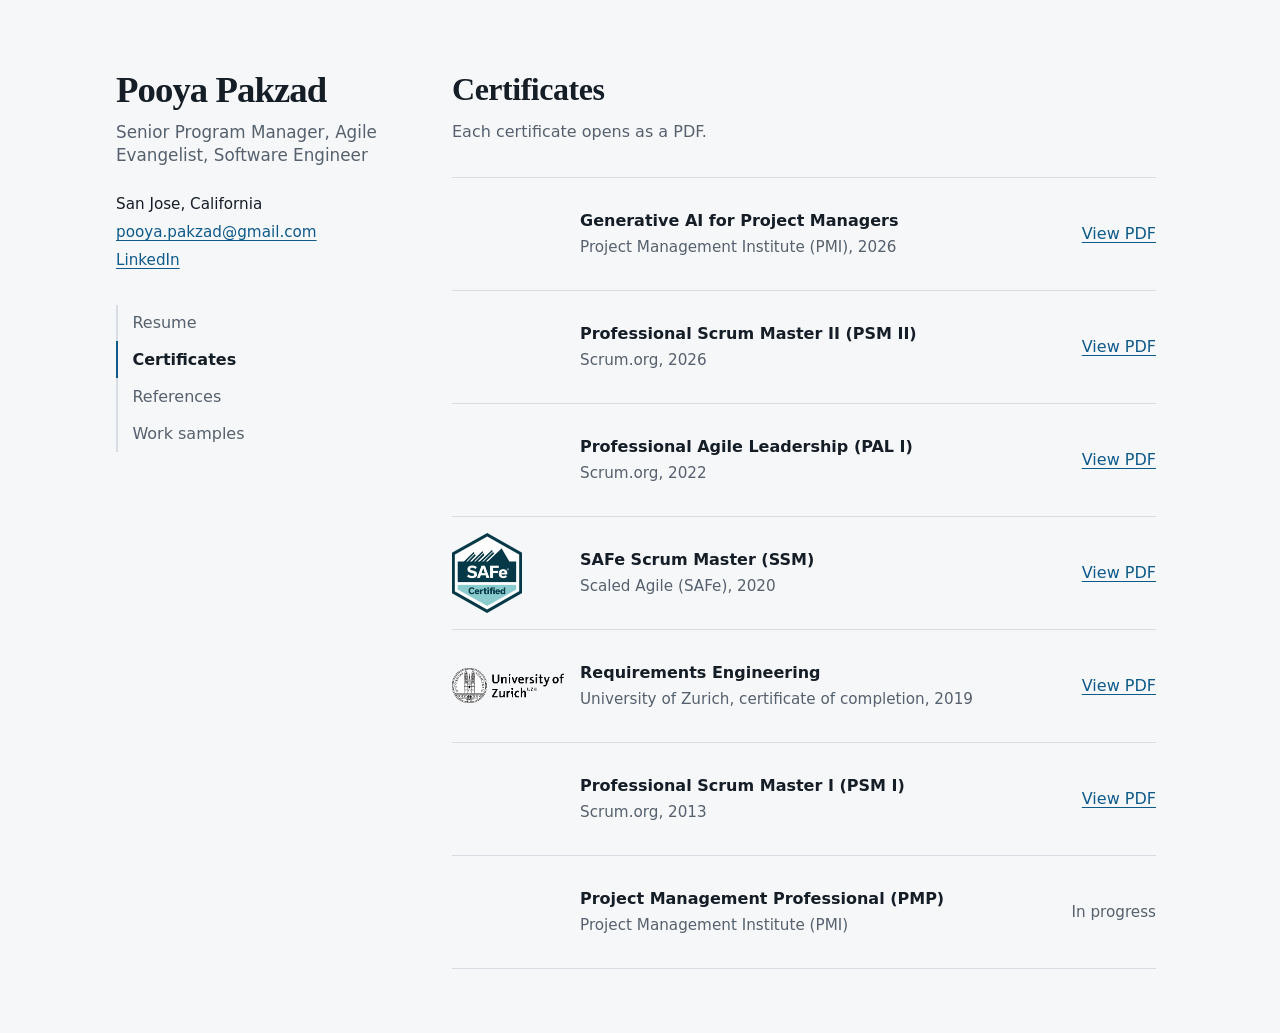
==== certificates.html @ 92a58fa6 "Add files via upload" ====
<!doctype html>
<html lang="en">
<head>
  <meta charset="utf-8">
  <meta name="viewport" content="width=device-width, initial-scale=1">
  <meta name="color-scheme" content="light dark">
  <title>Certificates | Pooya Pakzad</title>
  <meta name="description" content="Professional certifications held by Pooya Pakzad, with copies of each certificate.">
  <link rel="icon" href="data:,">
  <link rel="stylesheet" href="style.css">
</head>
<body>
<div class="page">
  <div class="layout">

    <header class="rail">
      <p class="name"><a href="index.html">Pooya Pakzad</a></p>
      <p class="role">Senior Program Manager, Agile Evangelist, Software Engineer</p>
      <ul class="contact">
        <li>San Jose, California</li>
        <li><a href="mailto:pooya.pakzad@gmail.com">pooya.pakzad@gmail.com</a></li>
        <li><a href="https://www.linkedin.com/in/pooyapakzad/">LinkedIn</a></li>
      </ul>
      <nav class="nav" aria-label="Site">
        <ul>
          <li><a href="index.html">Resume</a></li>
          <li><a href="certificates.html" aria-current="page">Certificates</a></li>
          <li><a href="references.html">References</a></li>
          <li><a href="samples.html">Work samples</a></li>
        </ul>
      </nav>
    </header>

    <main class="main">
      <h1>Certificates</h1>
      <p class="intro">Each certificate opens as a PDF.</p>

      <ul class="docs with-logos">
        <li>
          <img class="logo" src="Logos/pmi.png" alt="" onerror="this.style.visibility='hidden'">
          <div class="what">
            <p class="title">Generative AI for Project Managers</p>
            <p class="meta">Project Management Institute (PMI), 2026</p>
          </div>
          <a href="Certificates/pmi-generative-ai-for-project-managers.pdf">View PDF</a>
        </li>
        <li>
          <img class="logo" src="Logos/psm2.png" alt="" onerror="this.style.visibility='hidden'">
          <div class="what">
            <p class="title">Professional Scrum Master II (PSM II)</p>
            <p class="meta">Scrum.org, 2026</p>
          </div>
          <a href="Certificates/psm-2.pdf">View PDF</a>
        </li>
        <li>
          <img class="logo" src="Logos/pal1.png" alt="" onerror="this.style.visibility='hidden'">
          <div class="what">
            <p class="title">Professional Agile Leadership (PAL I)</p>
            <p class="meta">Scrum.org, 2022</p>
          </div>
          <a href="Certificates/safe-pal-1.pdf">View PDF</a>
        </li>
        <li>
          <img class="logo" src="Logos/safe.png" alt="" onerror="this.style.visibility='hidden'">
          <div class="what">
            <p class="title">SAFe Scrum Master (SSM)</p>
            <p class="meta">Scaled Agile (SAFe), 2020</p>
          </div>
          <a href="Certificates/safe-scrum-master.pdf">View PDF</a>
        </li>
        <li>
          <img class="logo" src="Logos/uzh.png" alt="" onerror="this.style.visibility='hidden'">
          <div class="what">
            <p class="title">Requirements Engineering</p>
            <p class="meta">University of Zurich, certificate of completion, 2019</p>
          </div>
          <a href="Certificates/uzh-requirements-engineering.pdf">View PDF</a>
        </li>
        <li>
          <img class="logo" src="Logos/psm1.png" alt="" onerror="this.style.visibility='hidden'">
          <div class="what">
            <p class="title">Professional Scrum Master I (PSM I)</p>
            <p class="meta">Scrum.org, 2013</p>
          </div>
          <a href="Certificates/psm-1.pdf">View PDF</a>
        </li>
        <li>
          <!-- After you pass the PMP exam, you can switch to the PMP badge by changing pmi.png below to pmp.png. -->
          <img class="logo" src="Logos/pmi.png" alt="" onerror="this.style.visibility='hidden'">
          <div class="what">
            <p class="title">Project Management Professional (PMP)</p>
            <p class="meta">Project Management Institute (PMI)</p>
          </div>
          <span class="status">In progress</span>
        </li>
      </ul>
    </main>
  </div>
</div>
</body>
</html>
---- style.css ----
:root {
  --bg: #f6f7f9;
  --ink: #151d26;
  --muted: #56616d;
  --rule: #d8dde3;
  --accent: #0e5a8a;
  --serif: "Iowan Old Style", "Palatino Linotype", Palatino, Charter, Georgia, serif;
  --sans: system-ui, -apple-system, "Segoe UI", Roboto, "Helvetica Neue", Arial, sans-serif;
}

@media (prefers-color-scheme: dark) {
  :root {
    --bg: #0f161d;
    --ink: #e7ecf1;
    --muted: #9aa6b2;
    --rule: #273340;
    --accent: #7bb8e3;
  }
}

* { box-sizing: border-box; }

@media (prefers-reduced-motion: no-preference) {
  html { scroll-behavior: smooth; }
}

body {
  margin: 0;
  background: var(--bg);
  color: var(--ink);
  font: 400 1rem/1.6 var(--sans);
  -webkit-font-smoothing: antialiased;
}

a {
  color: var(--accent);
  text-decoration-thickness: 1px;
  text-underline-offset: 3px;
}
a:hover { text-decoration-thickness: 2px; }
:focus-visible {
  outline: 3px solid var(--accent);
  outline-offset: 3px;
  border-radius: 2px;
}

.page {
  max-width: 68rem;
  margin: 0 auto;
  padding: 0 1.25rem;
}

.layout {
  display: grid;
  gap: 2.5rem;
  padding: 3rem 0 4rem;
}

/* Left rail: portrait, name, contact, navigation */
.rail .portrait {
  display: block;
  width: 11rem;
  height: auto;
  margin: 0 0 1.5rem;
}
.rail { container-type: inline-size; }
.rail .name {
  margin: 0;
  font: 600 2.3rem / 1 var(--serif);
  letter-spacing: -0.025em;
  white-space: nowrap;
}
/* Scale the name to the width of the column so it always stays on one line */
@supports (font-size: 1cqi) {
  .rail .name { font-size: min(3.25rem, 13.5cqi); }
}
.rail .name a { color: inherit; text-decoration: none; }
.rail .role {
  margin: 0.75rem 0 0;
  color: var(--muted);
  font-size: 1.05rem;
  line-height: 1.4;
  text-wrap: balance;
}
.contact {
  margin: 1.5rem 0 0;
  padding: 0;
  list-style: none;
  font-size: 0.95rem;
}
.contact li { margin: 0.25rem 0; overflow-wrap: anywhere; }

.nav { margin-top: 2rem; }
.nav ul {
  list-style: none;
  margin: 0;
  padding: 0;
  display: flex;
  flex-wrap: wrap;
  gap: 0.25rem 1.25rem;
}
.nav a {
  display: block;
  padding: 0.4rem 0;
  border-bottom: 2px solid transparent;
  color: var(--muted);
  text-decoration: none;
}
.nav a:hover { color: var(--ink); }
.nav a[aria-current="page"] {
  color: var(--ink);
  font-weight: 600;
  border-bottom-color: var(--accent);
}

@media (min-width: 56rem) {
  .layout {
    grid-template-columns: 17rem minmax(0, 1fr);
    gap: 4rem;
    padding-top: 4.5rem;
  }
  .rail { align-self: start; }
  .rail .portrait { width: 13rem; }
  .nav ul { display: block; }
  .nav a {
    padding: 0.35rem 0 0.35rem 0.9rem;
    border-bottom: 0;
    border-left: 2px solid var(--rule);
  }
  .nav a:hover { border-left-color: var(--ink); }
  .nav a[aria-current="page"] { border-left-color: var(--accent); }
}

/* Keep the left column pinned only when the screen is tall enough to show all of it */
@media (min-width: 56rem) and (min-height: 56rem) {
  .rail { position: sticky; top: 2rem; }
}

/* Main column */
.main { max-width: 44rem; }
.main h1 {
  margin: 0 0 0.75rem;
  font: 600 2rem / 1.1 var(--serif);
  letter-spacing: -0.015em;
}
.main h2 {
  margin: 0 0 1rem;
  font: 600 1.55rem / 1.2 var(--serif);
  letter-spacing: -0.01em;
}
.main section + section {
  margin-top: 2.75rem;
  padding-top: 2rem;
  border-top: 1px solid var(--rule);
}
.lede { margin: 0; font-size: 1.125rem; line-height: 1.65; }
.intro { margin: 0 0 2rem; color: var(--muted); }

.main ul { padding-left: 1.1rem; }
.main li { margin: 0.4rem 0; }
.main li::marker { color: var(--accent); }
.main ul.plain { list-style: none; padding-left: 0; }

/* Definition lists: competence and skills */
.terms { margin: 0; display: grid; gap: 1rem; }
.terms div { margin: 0; }
.terms dt { font-weight: 600; }
.terms dd { margin: 0.15rem 0 0; color: var(--muted); }

/* Jobs */
.job + .job { margin-top: 2.25rem; }
.job header {
  display: flex;
  flex-wrap: wrap;
  justify-content: space-between;
  align-items: baseline;
  gap: 0.1rem 1.5rem;
}
.job h3 { margin: 0; font: 600 1.15rem / 1.3 var(--sans); }
.job .dates {
  margin: 0;
  color: var(--muted);
  font-size: 0.95rem;
  font-variant-numeric: tabular-nums;
}
.job .org { flex-basis: 100%; margin: 0.1rem 0 0; font-weight: 500; }
.job .blurb { margin: 0.75rem 0 0; color: var(--muted); }

/* Education */
.main ul.edu { list-style: none; padding-left: 0; }
.main .edu li { display: flex; align-items: center; gap: 1.25rem; margin: 1.25rem 0; }
/* Logos have transparent backgrounds and sit directly on the page, without a frame */
.edu-logo {
  flex: none;
  width: 9rem;
  height: 5rem;
  object-fit: contain;
  object-position: left center;
}
.logo {
  flex: none;
  width: 7rem;
  height: 5rem;
  object-fit: contain;
  object-position: left center;
}
/* Dark mode: the logos' dark lettering needs a light backing to stay readable */
@media (prefers-color-scheme: dark) {
  .edu-logo, .logo {
    box-sizing: border-box;
    padding: 0.4rem 0.6rem;
    background: #eef2f6;
    border-radius: 6px;
    object-position: center;
  }
}
.edu .degree { margin: 0; font-weight: 600; }
.edu .school { margin: 0.1rem 0 0; color: var(--muted); }

/* Document lists: certificates, references, samples */
.main ul.docs { list-style: none; margin: 0; padding: 0; }
.main .docs li {
  display: flex;
  flex-wrap: wrap;
  justify-content: space-between;
  align-items: baseline;
  gap: 0.25rem 1.5rem;
  margin: 0;
  padding: 1rem 0;
  border-top: 1px solid var(--rule);
}
.main .docs li:last-child { border-bottom: 1px solid var(--rule); }
.docs .title { margin: 0; font-weight: 600; }
.docs .meta { margin: 0.1rem 0 0; color: var(--muted); font-size: 0.95rem; }
.docs .status { color: var(--muted); font-size: 0.95rem; }

/* Certificates: institution logo on the left, link on the right */
.main .docs.with-logos li {
  align-items: center;
  justify-content: flex-start;
  gap: 0.5rem 1rem;
}
.docs.with-logos .what { flex: 1 1 11rem; min-width: 0; }
.docs.with-logos .what + a,
.docs.with-logos .what + .status { flex: none; }
.logo-spacer { flex: none; width: 7rem; height: 5rem; }

@media print {
  body { background: #fff; color: #000; font-size: 10.5pt; }
  .nav, .noprint { display: none; }
  .layout { display: block; padding: 0; }
  .rail { position: static; margin-bottom: 1.5rem; }
  .main { max-width: none; }
  a { color: inherit; }
  .job, .terms div { break-inside: avoid; }
}
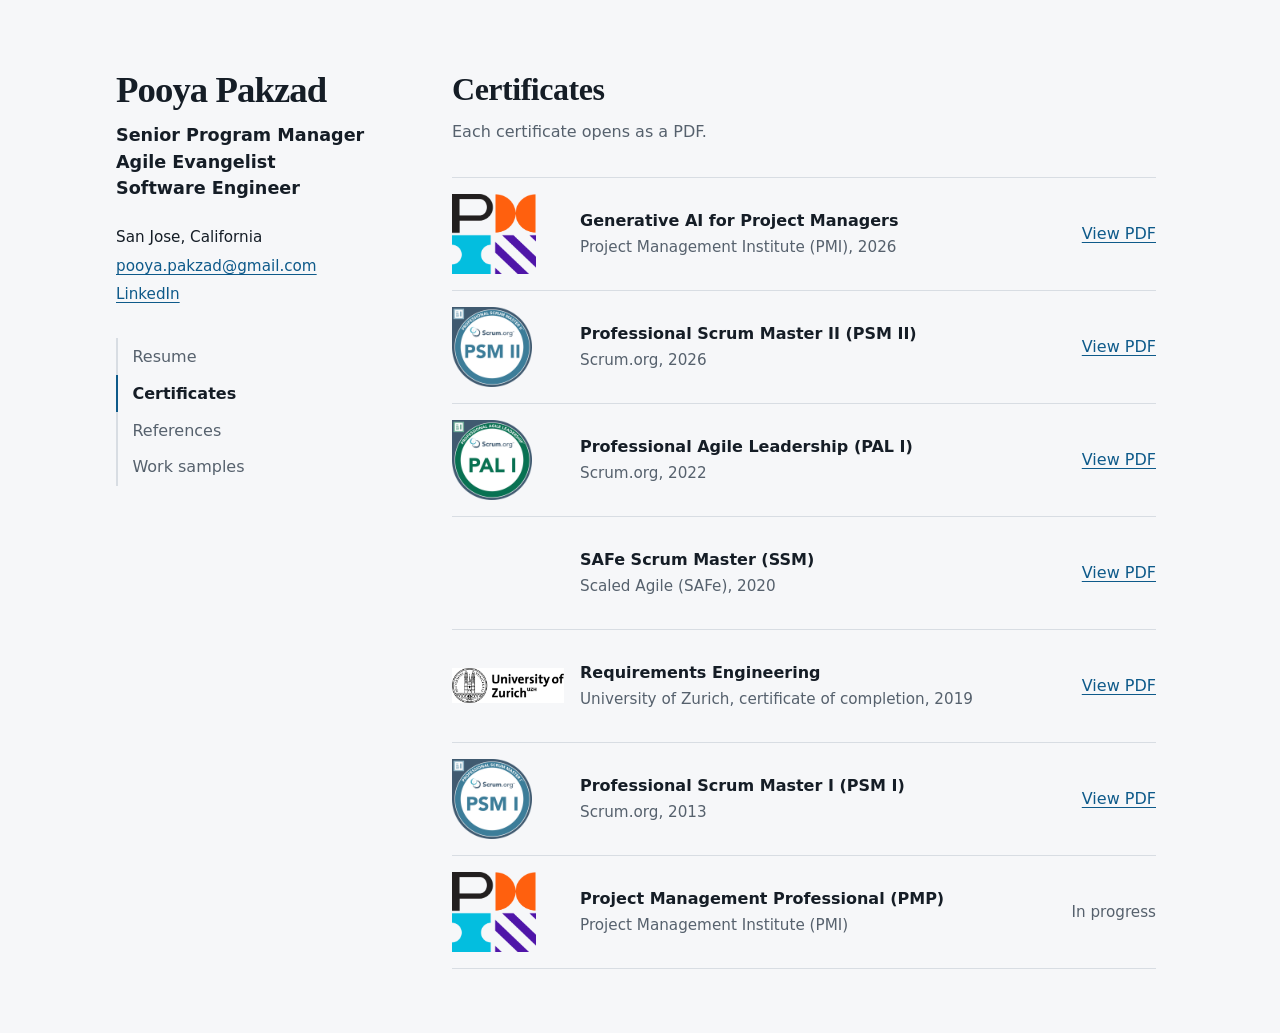
==== commit 17ba7c31: "Add files via upload" ====
--- a/certificates.html
+++ b/certificates.html
@@ -15,7 +15,7 @@
 
     <header class="rail">
       <p class="name"><a href="index.html">Pooya Pakzad</a></p>
-      <p class="role">Senior Program Manager, Agile Evangelist, Software Engineer</p>
+      <p class="role"><span>Senior Program Manager</span><span>Agile Evangelist</span><span>Software Engineer</span></p>
       <ul class="contact">
         <li>San Jose, California</li>
         <li><a href="mailto:pooya.pakzad@gmail.com">pooya.pakzad@gmail.com</a></li>
@@ -61,7 +61,7 @@
           <a href="Certificates/safe-pal-1.pdf">View PDF</a>
         </li>
         <li>
-          <img class="logo" src="Logos/safe.png" alt="" onerror="this.style.visibility='hidden'">
+          <img class="logo" src="Logos/ssm.png" alt="" onerror="this.style.visibility='hidden'">
           <div class="what">
             <p class="title">SAFe Scrum Master (SSM)</p>
             <p class="meta">Scaled Agile (SAFe), 2020</p>
--- a/style.css
+++ b/style.css
@@ -76,12 +76,13 @@
 }
 .rail .name a { color: inherit; text-decoration: none; }
 .rail .role {
-  margin: 0.75rem 0 0;
-  color: var(--muted);
-  font-size: 1.05rem;
-  line-height: 1.4;
-  text-wrap: balance;
-}
+  margin: 0.85rem 0 0;
+  color: var(--ink);
+  font-size: 1.1rem;
+  font-weight: 600;
+  line-height: 1.5;
+}
+.rail .role span { display: block; white-space: nowrap; }
 .contact {
   margin: 1.5rem 0 0;
   padding: 0;
@@ -167,24 +168,30 @@
 .terms dt { font-weight: 600; }
 .terms dd { margin: 0.15rem 0 0; color: var(--muted); }
 
-/* Jobs */
-.job + .job { margin-top: 2.25rem; }
-.job header {
-  display: flex;
-  flex-wrap: wrap;
-  justify-content: space-between;
-  align-items: baseline;
-  gap: 0.1rem 1.5rem;
-}
-.job h3 { margin: 0; font: 600 1.15rem / 1.3 var(--sans); }
-.job .dates {
-  margin: 0;
+/* Experience: dates on the left, role and highlight on the right */
+.main ul.timeline { list-style: none; margin: 0; padding: 0; }
+.main .timeline li {
+  display: grid;
+  grid-template-columns: 11rem minmax(0, 1fr);
+  gap: 0.25rem 1.5rem;
+  margin: 0;
+  padding: 1.25rem 0;
+  border-top: 1px solid var(--rule);
+}
+.main .timeline li:last-child { border-bottom: 1px solid var(--rule); }
+.timeline .dates {
+  margin: 0.2rem 0 0;
   color: var(--muted);
   font-size: 0.95rem;
   font-variant-numeric: tabular-nums;
-}
-.job .org { flex-basis: 100%; margin: 0.1rem 0 0; font-weight: 500; }
-.job .blurb { margin: 0.75rem 0 0; color: var(--muted); }
+  white-space: nowrap;
+}
+.timeline h3 { margin: 0; font: 600 1.1rem / 1.35 var(--sans); }
+.timeline .org { margin: 0.1rem 0 0; color: var(--muted); }
+.timeline .highlight { margin: 0.6rem 0 0; }
+@media (max-width: 40rem) {
+  .main .timeline li { grid-template-columns: 1fr; }
+}
 
 /* Education */
 .main ul.edu { list-style: none; padding-left: 0; }
@@ -252,5 +259,5 @@
   .rail { position: static; margin-bottom: 1.5rem; }
   .main { max-width: none; }
   a { color: inherit; }
-  .job, .terms div { break-inside: avoid; }
-}
+  .timeline li, .terms div { break-inside: avoid; }
+}
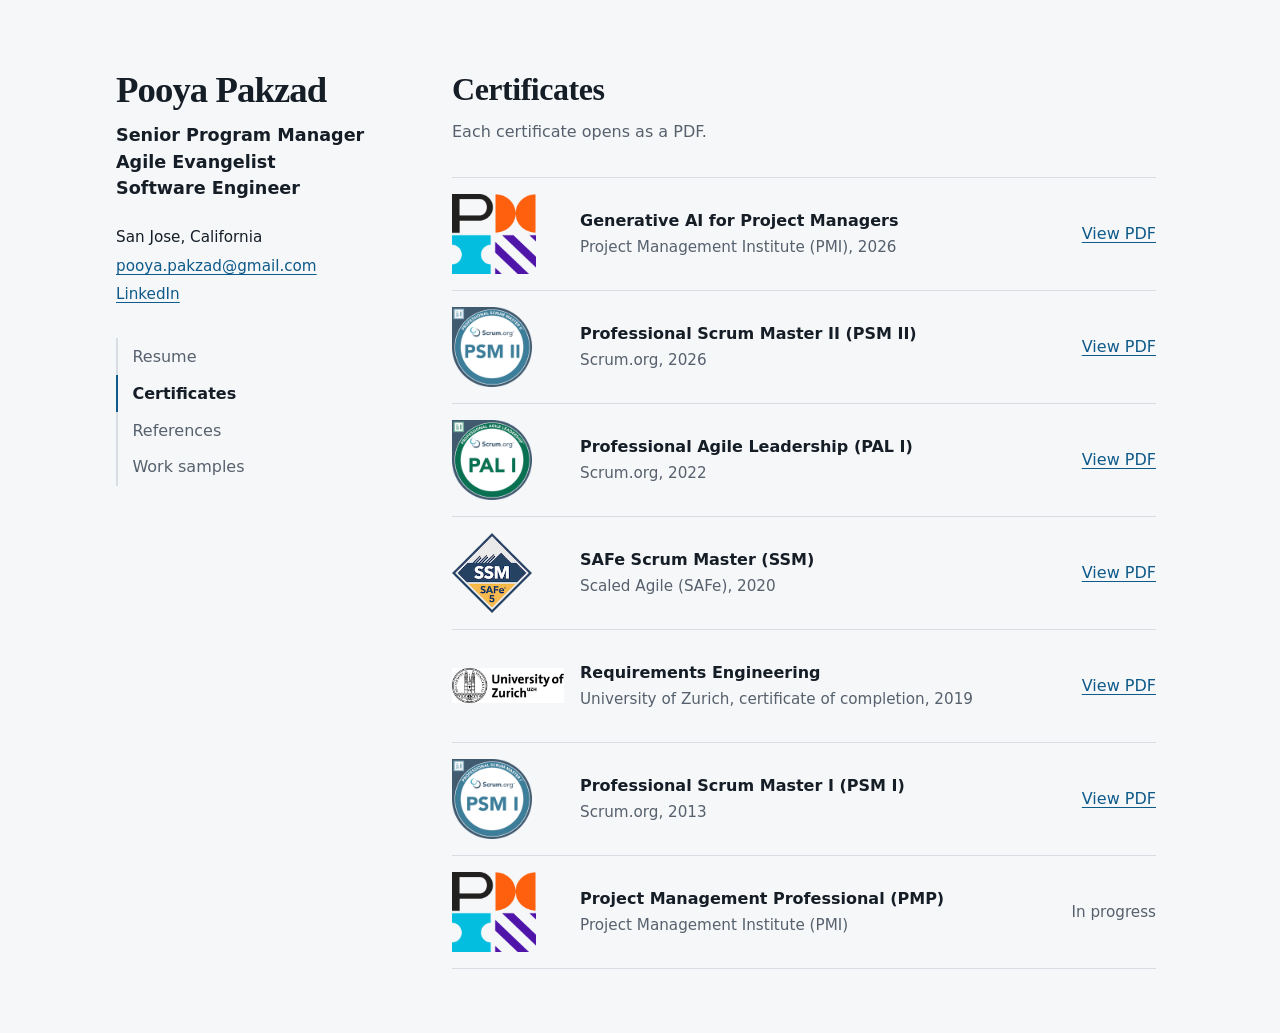
==== commit fa57138a: "Update certificates.html" ====
--- a/certificates.html
+++ b/certificates.html
@@ -61,7 +61,7 @@
           <a href="Certificates/safe-pal-1.pdf">View PDF</a>
         </li>
         <li>
-          <img class="logo" src="Logos/ssm.png" alt="" onerror="this.style.visibility='hidden'">
+          <img class="logo" src="Logos/CertMark-SSM-150.png" alt="" onerror="this.style.visibility='hidden'">
           <div class="what">
             <p class="title">SAFe Scrum Master (SSM)</p>
             <p class="meta">Scaled Agile (SAFe), 2020</p>
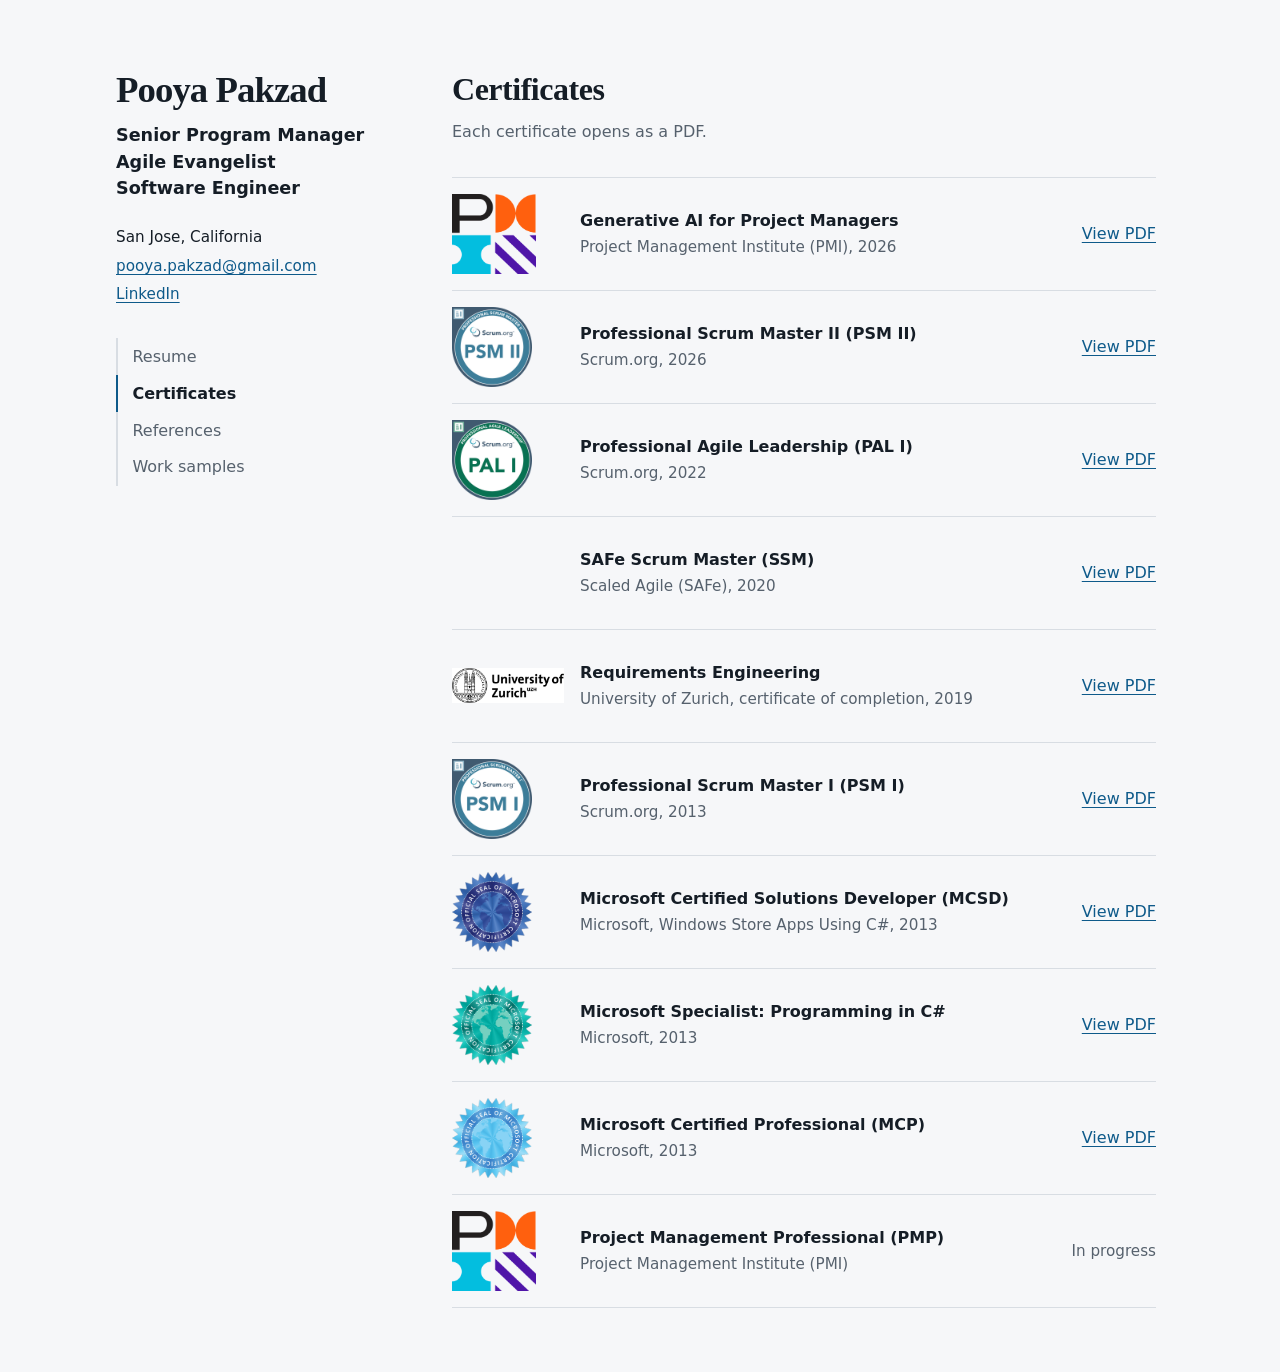
==== commit 968b52c9: "Add files via upload" ====
--- a/certificates.html
+++ b/certificates.html
@@ -61,7 +61,7 @@
           <a href="Certificates/safe-pal-1.pdf">View PDF</a>
         </li>
         <li>
-          <img class="logo" src="Logos/CertMark-SSM-150.png" alt="" onerror="this.style.visibility='hidden'">
+          <img class="logo" src="Logos/ssm.png" alt="" onerror="this.style.visibility='hidden'">
           <div class="what">
             <p class="title">SAFe Scrum Master (SSM)</p>
             <p class="meta">Scaled Agile (SAFe), 2020</p>
@@ -85,6 +85,30 @@
           <a href="Certificates/psm-1.pdf">View PDF</a>
         </li>
         <li>
+          <img class="logo" src="Logos/ms-mcsd.png" alt="" onerror="this.style.visibility='hidden'">
+          <div class="what">
+            <p class="title">Microsoft Certified Solutions Developer (MCSD)</p>
+            <p class="meta">Microsoft, Windows Store Apps Using C#, 2013</p>
+          </div>
+          <a href="Certificates/microsoft-certified-solutions-developer.pdf">View PDF</a>
+        </li>
+        <li>
+          <img class="logo" src="Logos/ms-specialist.png" alt="" onerror="this.style.visibility='hidden'">
+          <div class="what">
+            <p class="title">Microsoft Specialist: Programming in C#</p>
+            <p class="meta">Microsoft, 2013</p>
+          </div>
+          <a href="Certificates/microsoft-specialist-programming-in-csharp.pdf">View PDF</a>
+        </li>
+        <li>
+          <img class="logo" src="Logos/ms-mcp.png" alt="" onerror="this.style.visibility='hidden'">
+          <div class="what">
+            <p class="title">Microsoft Certified Professional (MCP)</p>
+            <p class="meta">Microsoft, 2013</p>
+          </div>
+          <a href="Certificates/microsoft-certified-professional.pdf">View PDF</a>
+        </li>
+        <li>
           <!-- After you pass the PMP exam, you can switch to the PMP badge by changing pmi.png below to pmp.png. -->
           <img class="logo" src="Logos/pmi.png" alt="" onerror="this.style.visibility='hidden'">
           <div class="what">
--- a/style.css
+++ b/style.css
@@ -189,6 +189,7 @@
 .timeline h3 { margin: 0; font: 600 1.1rem / 1.35 var(--sans); }
 .timeline .org { margin: 0.1rem 0 0; color: var(--muted); }
 .timeline .highlight { margin: 0.6rem 0 0; }
+.timeline .doc-link { margin: 0.4rem 0 0; font-size: 0.95rem; }
 @media (max-width: 40rem) {
   .main .timeline li { grid-template-columns: 1fr; }
 }
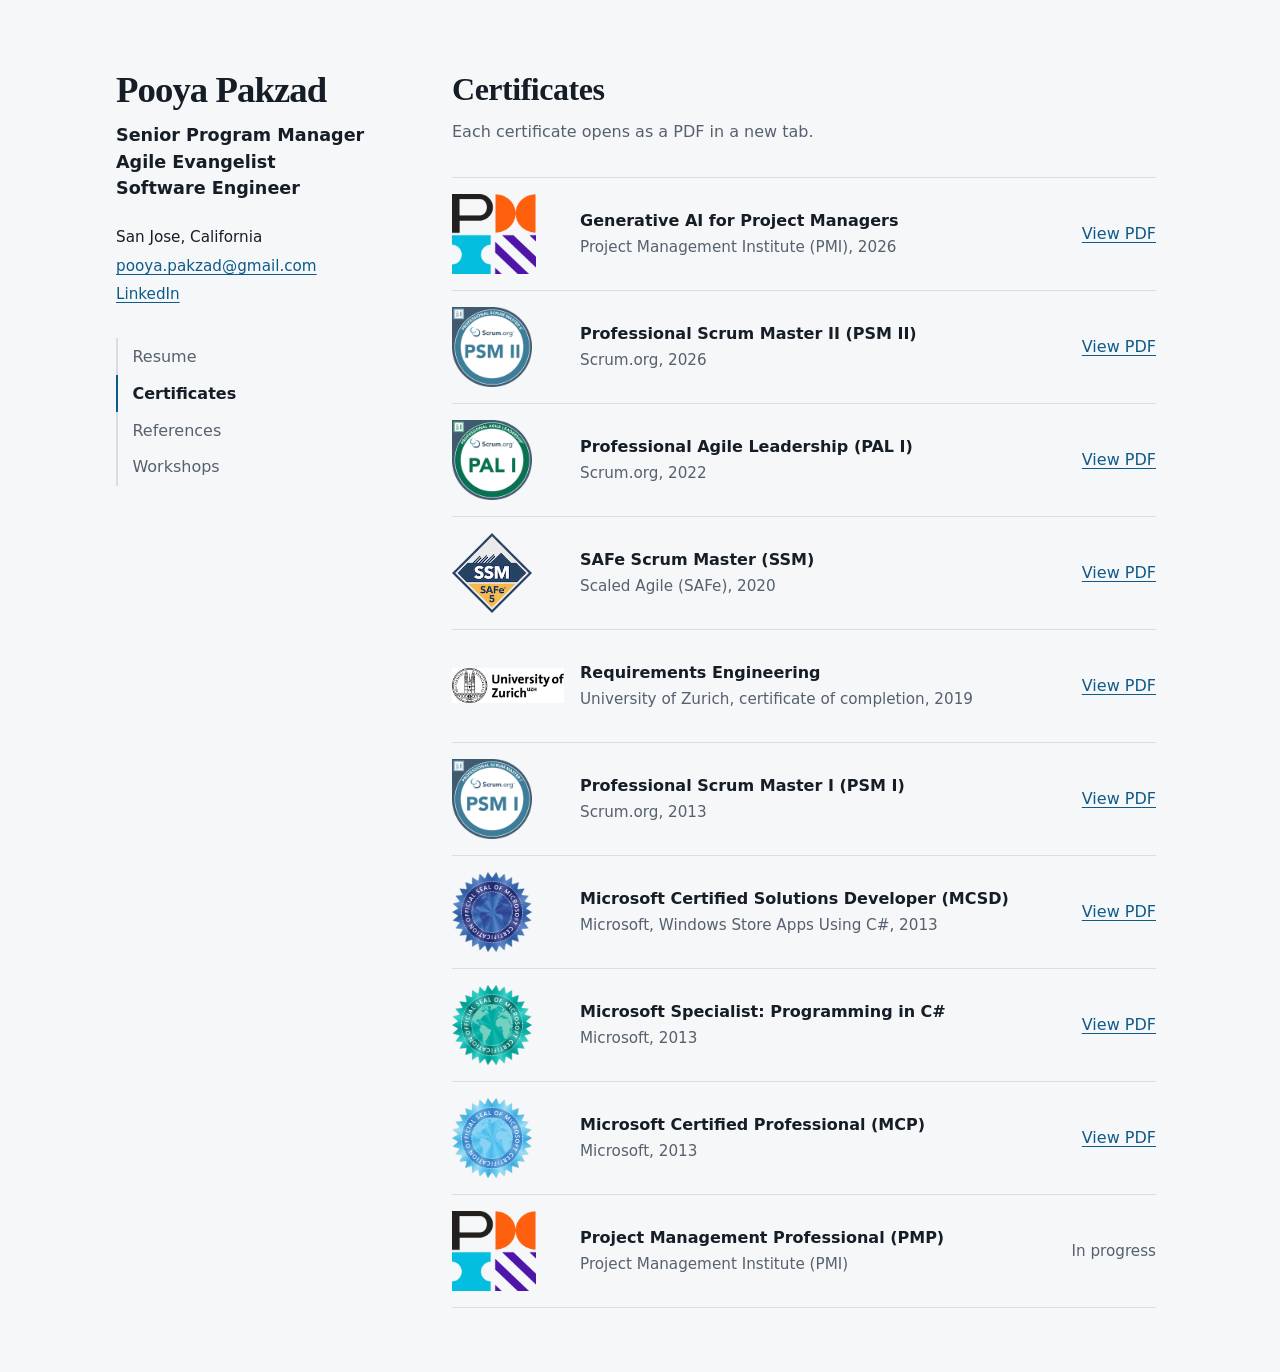
==== commit 9607e76c: "Add files via upload" ====
--- a/certificates.html
+++ b/certificates.html
@@ -26,14 +26,14 @@
           <li><a href="index.html">Resume</a></li>
           <li><a href="certificates.html" aria-current="page">Certificates</a></li>
           <li><a href="references.html">References</a></li>
-          <li><a href="samples.html">Work samples</a></li>
+          <li><a href="samples.html">Workshops</a></li>
         </ul>
       </nav>
     </header>
 
     <main class="main">
       <h1>Certificates</h1>
-      <p class="intro">Each certificate opens as a PDF.</p>
+      <p class="intro">Each certificate opens as a PDF in a new tab.</p>
 
       <ul class="docs with-logos">
         <li>
@@ -42,7 +42,7 @@
             <p class="title">Generative AI for Project Managers</p>
             <p class="meta">Project Management Institute (PMI), 2026</p>
           </div>
-          <a href="Certificates/pmi-generative-ai-for-project-managers.pdf">View PDF</a>
+          <a href="Certificates/pmi-generative-ai-for-project-managers.pdf" target="_blank" rel="noopener">View PDF</a>
         </li>
         <li>
           <img class="logo" src="Logos/psm2.png" alt="" onerror="this.style.visibility='hidden'">
@@ -50,7 +50,7 @@
             <p class="title">Professional Scrum Master II (PSM II)</p>
             <p class="meta">Scrum.org, 2026</p>
           </div>
-          <a href="Certificates/psm-2.pdf">View PDF</a>
+          <a href="Certificates/psm-2.pdf" target="_blank" rel="noopener">View PDF</a>
         </li>
         <li>
           <img class="logo" src="Logos/pal1.png" alt="" onerror="this.style.visibility='hidden'">
@@ -58,7 +58,7 @@
             <p class="title">Professional Agile Leadership (PAL I)</p>
             <p class="meta">Scrum.org, 2022</p>
           </div>
-          <a href="Certificates/safe-pal-1.pdf">View PDF</a>
+          <a href="Certificates/safe-pal-1.pdf" target="_blank" rel="noopener">View PDF</a>
         </li>
         <li>
           <img class="logo" src="Logos/ssm.png" alt="" onerror="this.style.visibility='hidden'">
@@ -66,7 +66,7 @@
             <p class="title">SAFe Scrum Master (SSM)</p>
             <p class="meta">Scaled Agile (SAFe), 2020</p>
           </div>
-          <a href="Certificates/safe-scrum-master.pdf">View PDF</a>
+          <a href="Certificates/safe-scrum-master.pdf" target="_blank" rel="noopener">View PDF</a>
         </li>
         <li>
           <img class="logo" src="Logos/uzh.png" alt="" onerror="this.style.visibility='hidden'">
@@ -74,7 +74,7 @@
             <p class="title">Requirements Engineering</p>
             <p class="meta">University of Zurich, certificate of completion, 2019</p>
           </div>
-          <a href="Certificates/uzh-requirements-engineering.pdf">View PDF</a>
+          <a href="Certificates/uzh-requirements-engineering.pdf" target="_blank" rel="noopener">View PDF</a>
         </li>
         <li>
           <img class="logo" src="Logos/psm1.png" alt="" onerror="this.style.visibility='hidden'">
@@ -82,7 +82,7 @@
             <p class="title">Professional Scrum Master I (PSM I)</p>
             <p class="meta">Scrum.org, 2013</p>
           </div>
-          <a href="Certificates/psm-1.pdf">View PDF</a>
+          <a href="Certificates/psm-1.pdf" target="_blank" rel="noopener">View PDF</a>
         </li>
         <li>
           <img class="logo" src="Logos/ms-mcsd.png" alt="" onerror="this.style.visibility='hidden'">
@@ -90,7 +90,7 @@
             <p class="title">Microsoft Certified Solutions Developer (MCSD)</p>
             <p class="meta">Microsoft, Windows Store Apps Using C#, 2013</p>
           </div>
-          <a href="Certificates/microsoft-certified-solutions-developer.pdf">View PDF</a>
+          <a href="Certificates/microsoft-certified-solutions-developer.pdf" target="_blank" rel="noopener">View PDF</a>
         </li>
         <li>
           <img class="logo" src="Logos/ms-specialist.png" alt="" onerror="this.style.visibility='hidden'">
@@ -98,7 +98,7 @@
             <p class="title">Microsoft Specialist: Programming in C#</p>
             <p class="meta">Microsoft, 2013</p>
           </div>
-          <a href="Certificates/microsoft-specialist-programming-in-csharp.pdf">View PDF</a>
+          <a href="Certificates/microsoft-specialist-programming-in-csharp.pdf" target="_blank" rel="noopener">View PDF</a>
         </li>
         <li>
           <img class="logo" src="Logos/ms-mcp.png" alt="" onerror="this.style.visibility='hidden'">
@@ -106,7 +106,7 @@
             <p class="title">Microsoft Certified Professional (MCP)</p>
             <p class="meta">Microsoft, 2013</p>
           </div>
-          <a href="Certificates/microsoft-certified-professional.pdf">View PDF</a>
+          <a href="Certificates/microsoft-certified-professional.pdf" target="_blank" rel="noopener">View PDF</a>
         </li>
         <li>
           <!-- After you pass the PMP exam, you can switch to the PMP badge by changing pmi.png below to pmp.png. -->
--- a/style.css
+++ b/style.css
@@ -253,6 +253,20 @@
 .docs.with-logos .what + .status { flex: none; }
 .logo-spacer { flex: none; width: 7rem; height: 5rem; }
 
+/* Work samples: slide thumbnail on the left, description and link on the right */
+.main .docs.with-thumbs li { align-items: flex-start; justify-content: flex-start; gap: 1rem 1.5rem; }
+.docs.with-thumbs .thumb {
+  flex: none;
+  width: 13rem;
+  height: auto;
+  aspect-ratio: 4 / 3;
+  object-fit: cover;
+  border: 1px solid var(--rule);
+  border-radius: 4px;
+  background: #fff;
+}
+.docs.with-thumbs .what { flex: 1 1 16rem; min-width: 0; }
+.docs .links { margin: 0.6rem 0 0; }
 @media print {
   body { background: #fff; color: #000; font-size: 10.5pt; }
   .nav, .noprint { display: none; }
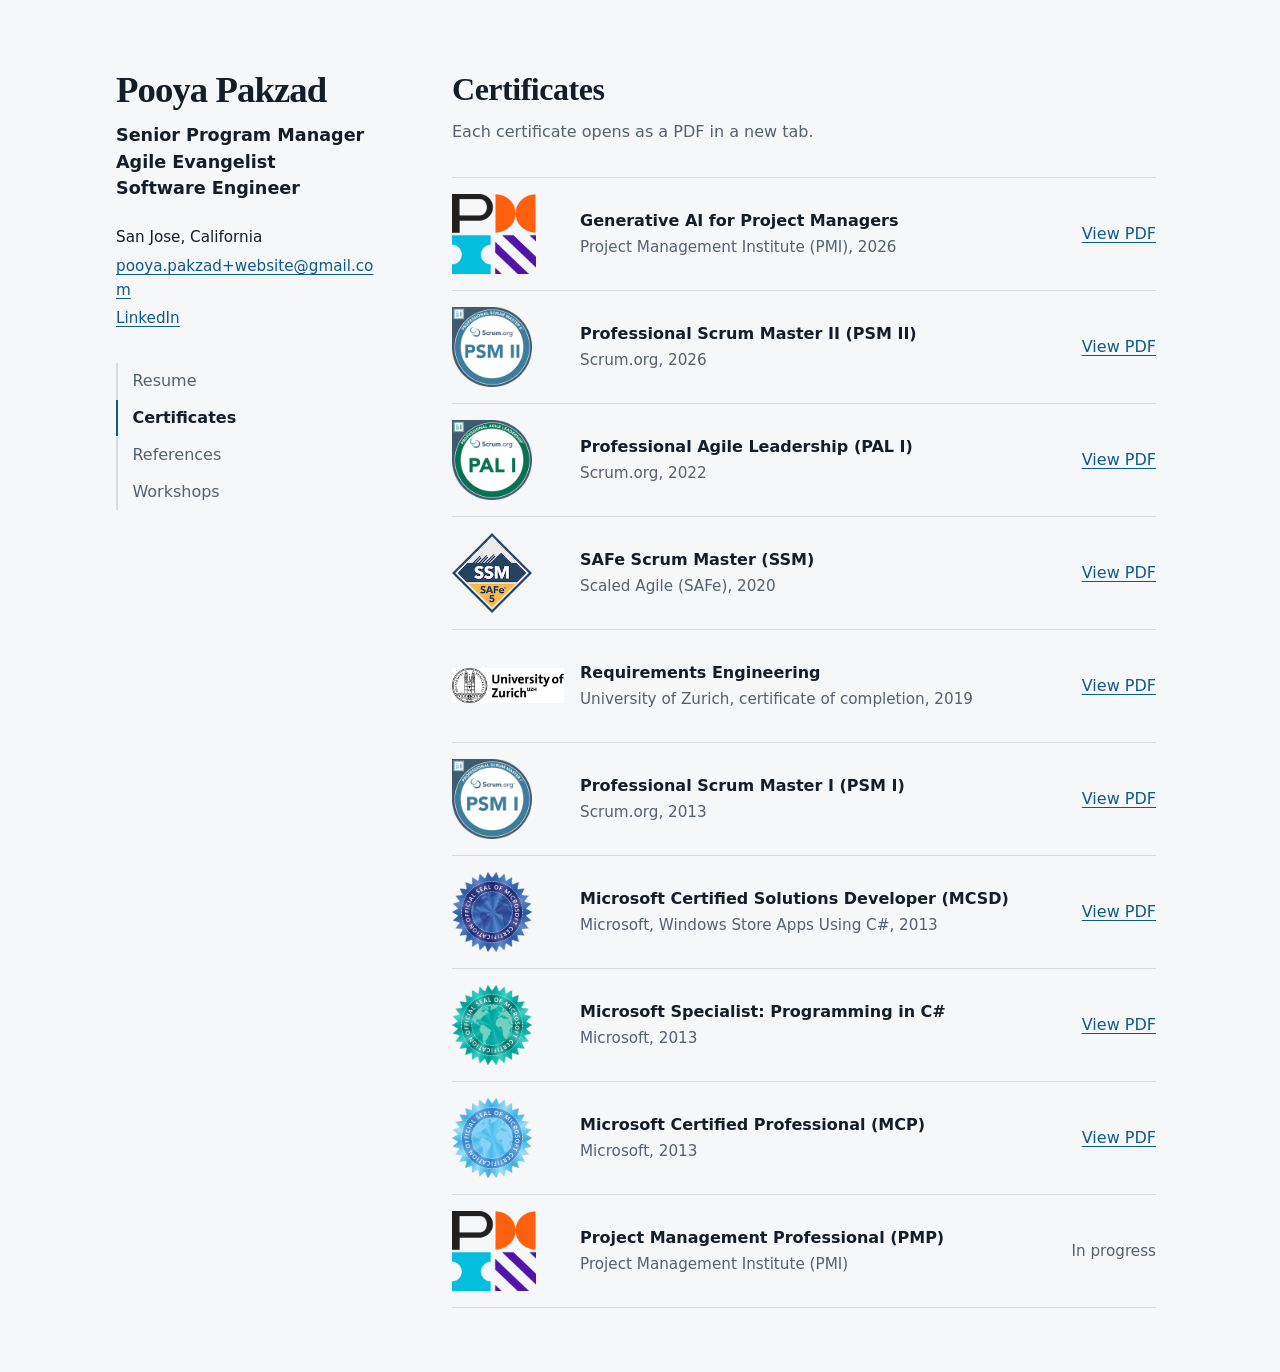
==== commit e9e5894b: "Add files via upload" ====
--- a/certificates.html
+++ b/certificates.html
@@ -6,7 +6,9 @@
   <meta name="color-scheme" content="light dark">
   <title>Certificates | Pooya Pakzad</title>
   <meta name="description" content="Professional certifications held by Pooya Pakzad, with copies of each certificate.">
-  <link rel="icon" href="data:,">
+  <link rel="icon" href="favicon.png" type="image/png">
+  <link rel="icon" href="favicon.ico" sizes="any">
+  <link rel="apple-touch-icon" href="apple-touch-icon.png">
   <link rel="stylesheet" href="style.css">
 </head>
 <body>
@@ -18,7 +20,7 @@
       <p class="role"><span>Senior Program Manager</span><span>Agile Evangelist</span><span>Software Engineer</span></p>
       <ul class="contact">
         <li>San Jose, California</li>
-        <li><a href="mailto:pooya.pakzad@gmail.com">pooya.pakzad@gmail.com</a></li>
+        <li><a href="mailto:pooya.pakzad+website@gmail.com">pooya.pakzad+website@gmail.com</a></li>
         <li><a href="https://www.linkedin.com/in/pooyapakzad/">LinkedIn</a></li>
       </ul>
       <nav class="nav" aria-label="Site">
--- a/style.css
+++ b/style.css
@@ -156,6 +156,8 @@
 }
 .lede { margin: 0; font-size: 1.125rem; line-height: 1.65; }
 .intro { margin: 0 0 2rem; color: var(--muted); }
+.main ul.facts { margin: 1.1rem 0 0; color: var(--muted); }
+.main .facts li { margin: 0.25rem 0; }
 
 .main ul { padding-left: 1.1rem; }
 .main li { margin: 0.4rem 0; }
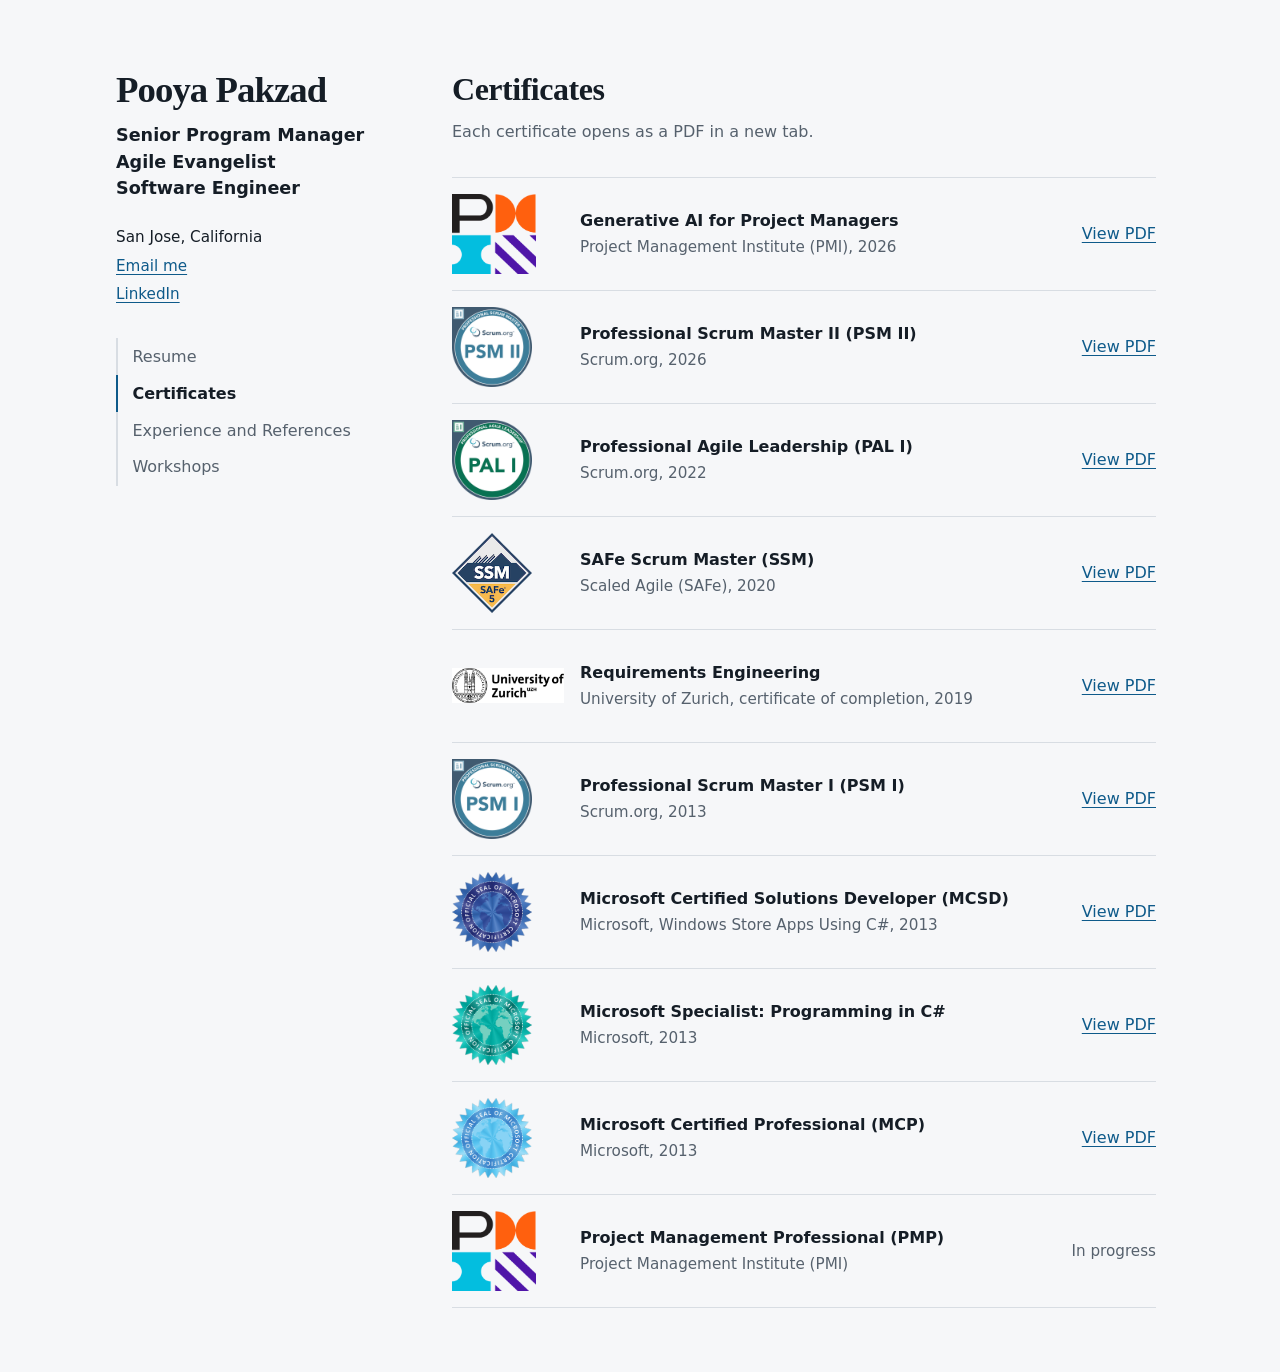
==== commit eedc0a8a: "Add files via upload" ====
--- a/certificates.html
+++ b/certificates.html
@@ -20,14 +20,14 @@
       <p class="role"><span>Senior Program Manager</span><span>Agile Evangelist</span><span>Software Engineer</span></p>
       <ul class="contact">
         <li>San Jose, California</li>
-        <li><a href="mailto:pooya.pakzad+website@gmail.com">pooya.pakzad+website@gmail.com</a></li>
+        <li><a href="mailto:pooya.pakzad+website@gmail.com">Email me</a></li>
         <li><a href="https://www.linkedin.com/in/pooyapakzad/">LinkedIn</a></li>
       </ul>
       <nav class="nav" aria-label="Site">
         <ul>
           <li><a href="index.html">Resume</a></li>
           <li><a href="certificates.html" aria-current="page">Certificates</a></li>
-          <li><a href="references.html">References</a></li>
+          <li><a href="references.html">Experience and References</a></li>
           <li><a href="samples.html">Workshops</a></li>
         </ul>
       </nav>
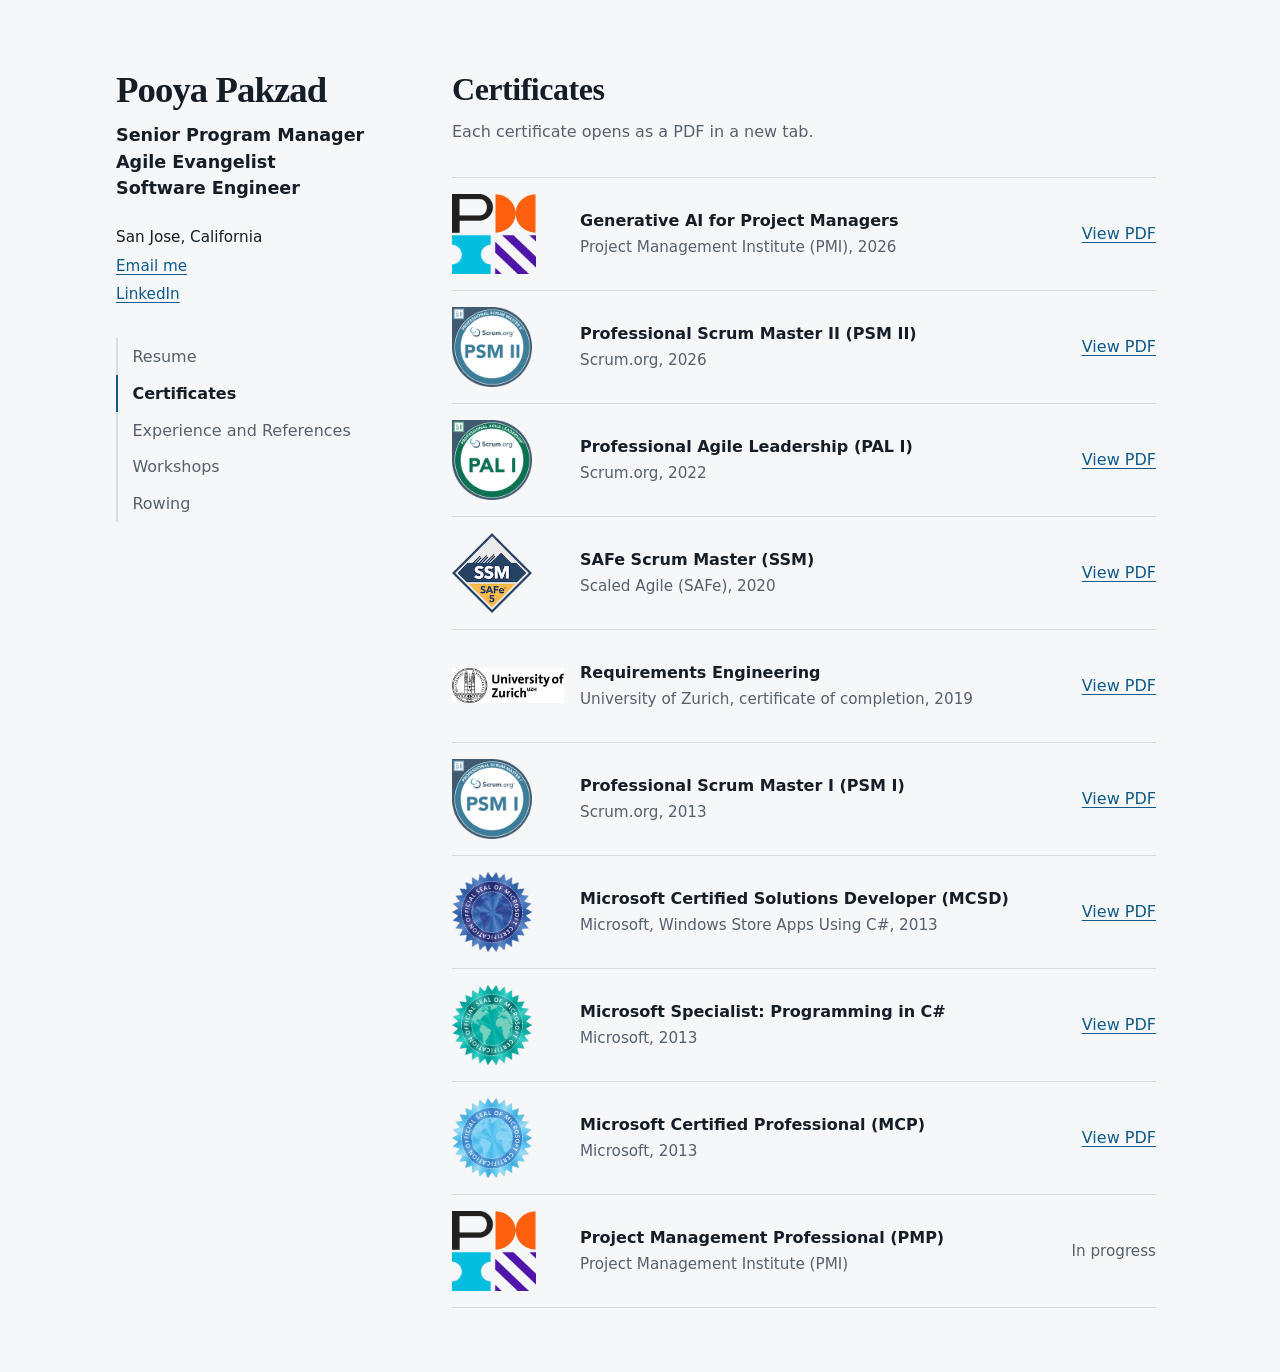
==== commit a75882c5: "Add files via upload" ====
--- a/certificates.html
+++ b/certificates.html
@@ -29,6 +29,7 @@
           <li><a href="certificates.html" aria-current="page">Certificates</a></li>
           <li><a href="references.html">Experience and References</a></li>
           <li><a href="samples.html">Workshops</a></li>
+          <li><a href="rowing.html">Rowing</a></li>
         </ul>
       </nav>
     </header>
--- a/style.css
+++ b/style.css
@@ -149,10 +149,24 @@
   font: 600 1.55rem / 1.2 var(--serif);
   letter-spacing: -0.01em;
 }
-.main section + section {
+.main section + section,
+.main .lede + section {
+  position: relative;
   margin-top: 2.75rem;
-  padding-top: 2rem;
-  border-top: 1px solid var(--rule);
+  padding-top: 2.25rem;
+}
+/* A faint ripple line between sections, a quiet nod to rowing */
+.main section + section::before,
+.main .lede + section::before {
+  content: "";
+  position: absolute;
+  top: 0;
+  left: 0;
+  right: 0;
+  height: 8px;
+  background: var(--rule);
+  -webkit-mask: url("data:image/svg+xml,%3Csvg xmlns='http://www.w3.org/2000/svg' width='32' height='8' viewBox='0 0 32 8'%3E%3Cpath d='M0 4 Q8 0 16 4 T32 4' fill='none' stroke='black' stroke-width='1.3'/%3E%3C/svg%3E") repeat-x left center / 32px 8px;
+  mask: url("data:image/svg+xml,%3Csvg xmlns='http://www.w3.org/2000/svg' width='32' height='8' viewBox='0 0 32 8'%3E%3Cpath d='M0 4 Q8 0 16 4 T32 4' fill='none' stroke='black' stroke-width='1.3'/%3E%3C/svg%3E") repeat-x left center / 32px 8px;
 }
 .lede { margin: 0; font-size: 1.125rem; line-height: 1.65; }
 .intro { margin: 0 0 2rem; color: var(--muted); }
@@ -224,8 +238,8 @@
     object-position: center;
   }
 }
-.edu .degree { margin: 0; font-weight: 600; }
-.edu .school { margin: 0.1rem 0 0; color: var(--muted); }
+.edu .school { margin: 0; font-weight: 600; }
+.edu .degree { margin: 0.1rem 0 0; }
 
 /* Document lists: certificates, references, samples */
 .main ul.docs { list-style: none; margin: 0; padding: 0; }
@@ -269,6 +283,28 @@
 }
 .docs.with-thumbs .what { flex: 1 1 16rem; min-width: 0; }
 .docs .links { margin: 0.6rem 0 0; }
+/* Rowing page: photo grid */
+.main ul.gallery {
+  list-style: none;
+  margin: 0;
+  padding: 0;
+  display: grid;
+  grid-template-columns: repeat(auto-fill, minmax(13rem, 1fr));
+  gap: 1rem;
+}
+.main .gallery li { margin: 0; }
+.gallery figure { margin: 0; }
+.gallery img {
+  display: block;
+  width: 100%;
+  height: auto;
+  aspect-ratio: 3 / 2;
+  object-fit: cover;
+  border-radius: 4px;
+  border: 1px solid var(--rule);
+}
+.gallery figcaption { margin-top: 0.4rem; color: var(--muted); font-size: 0.9rem; }
+
 @media print {
   body { background: #fff; color: #000; font-size: 10.5pt; }
   .nav, .noprint { display: none; }
